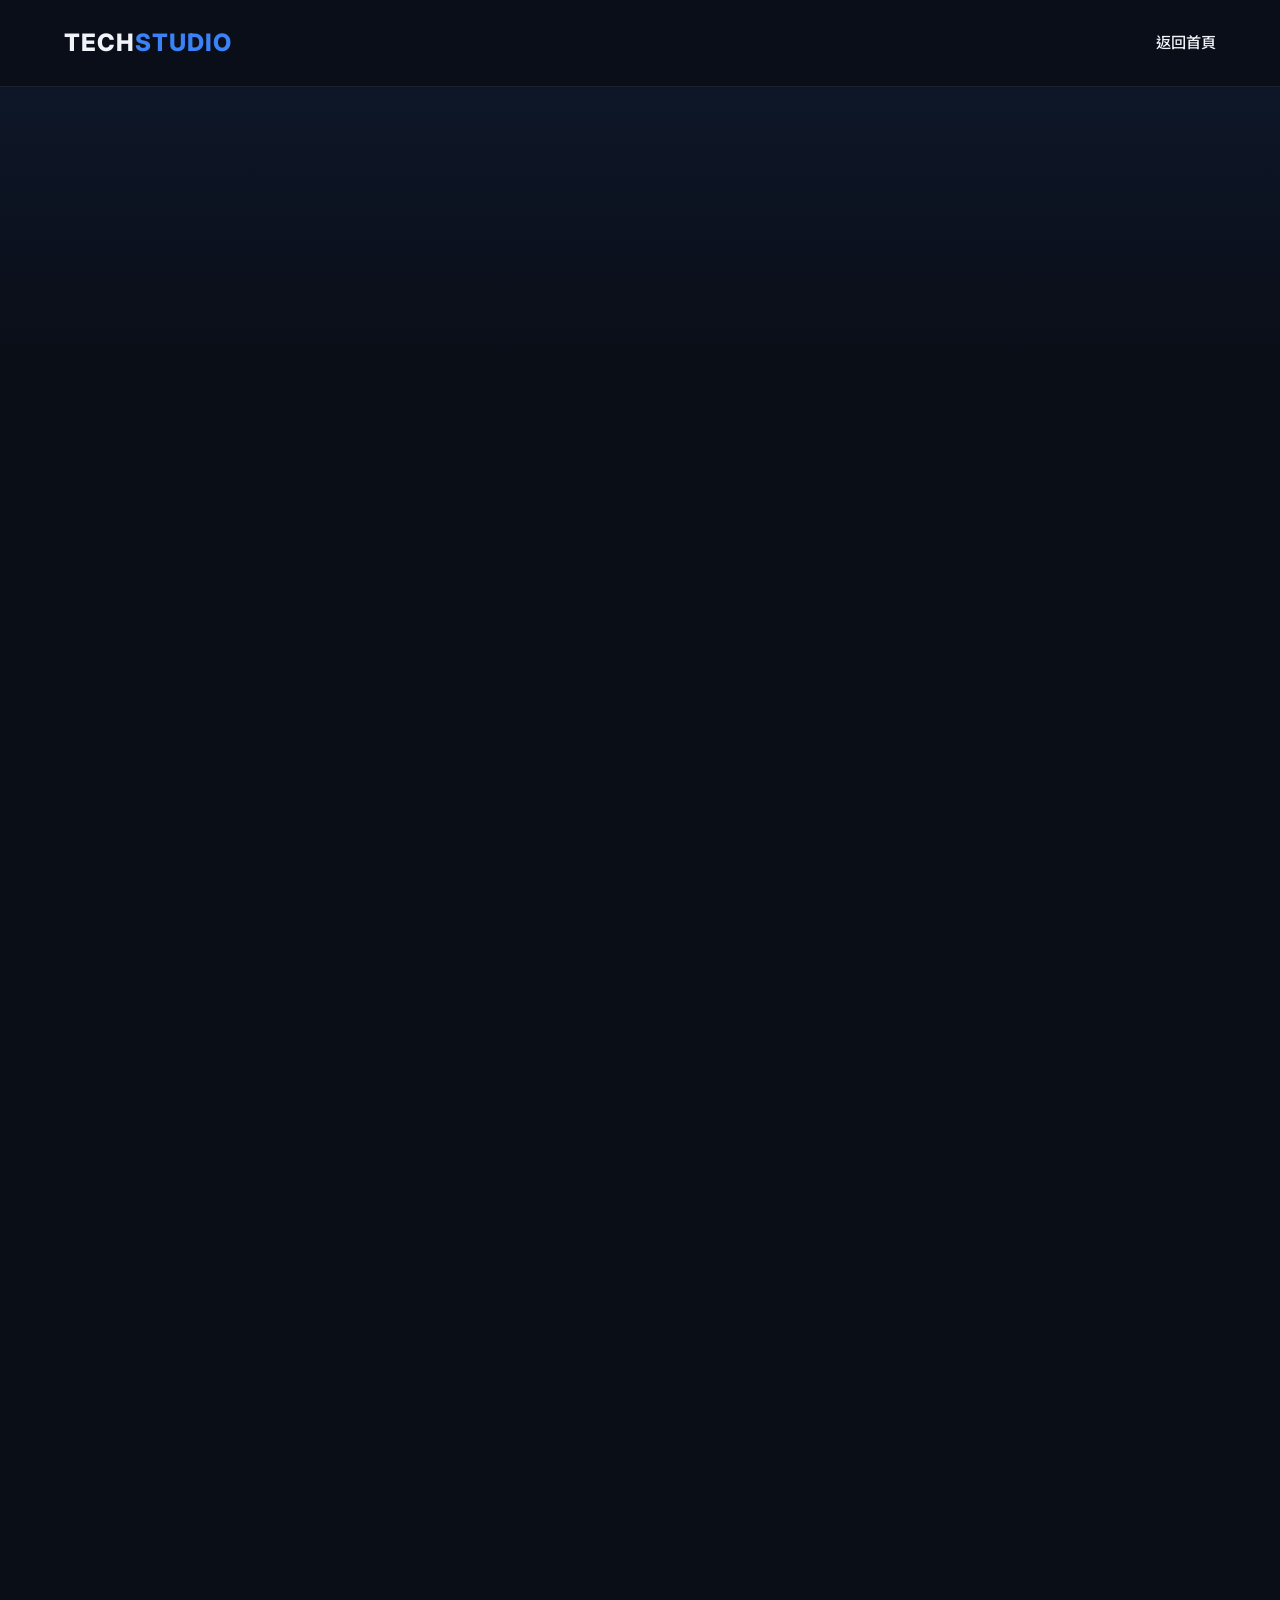
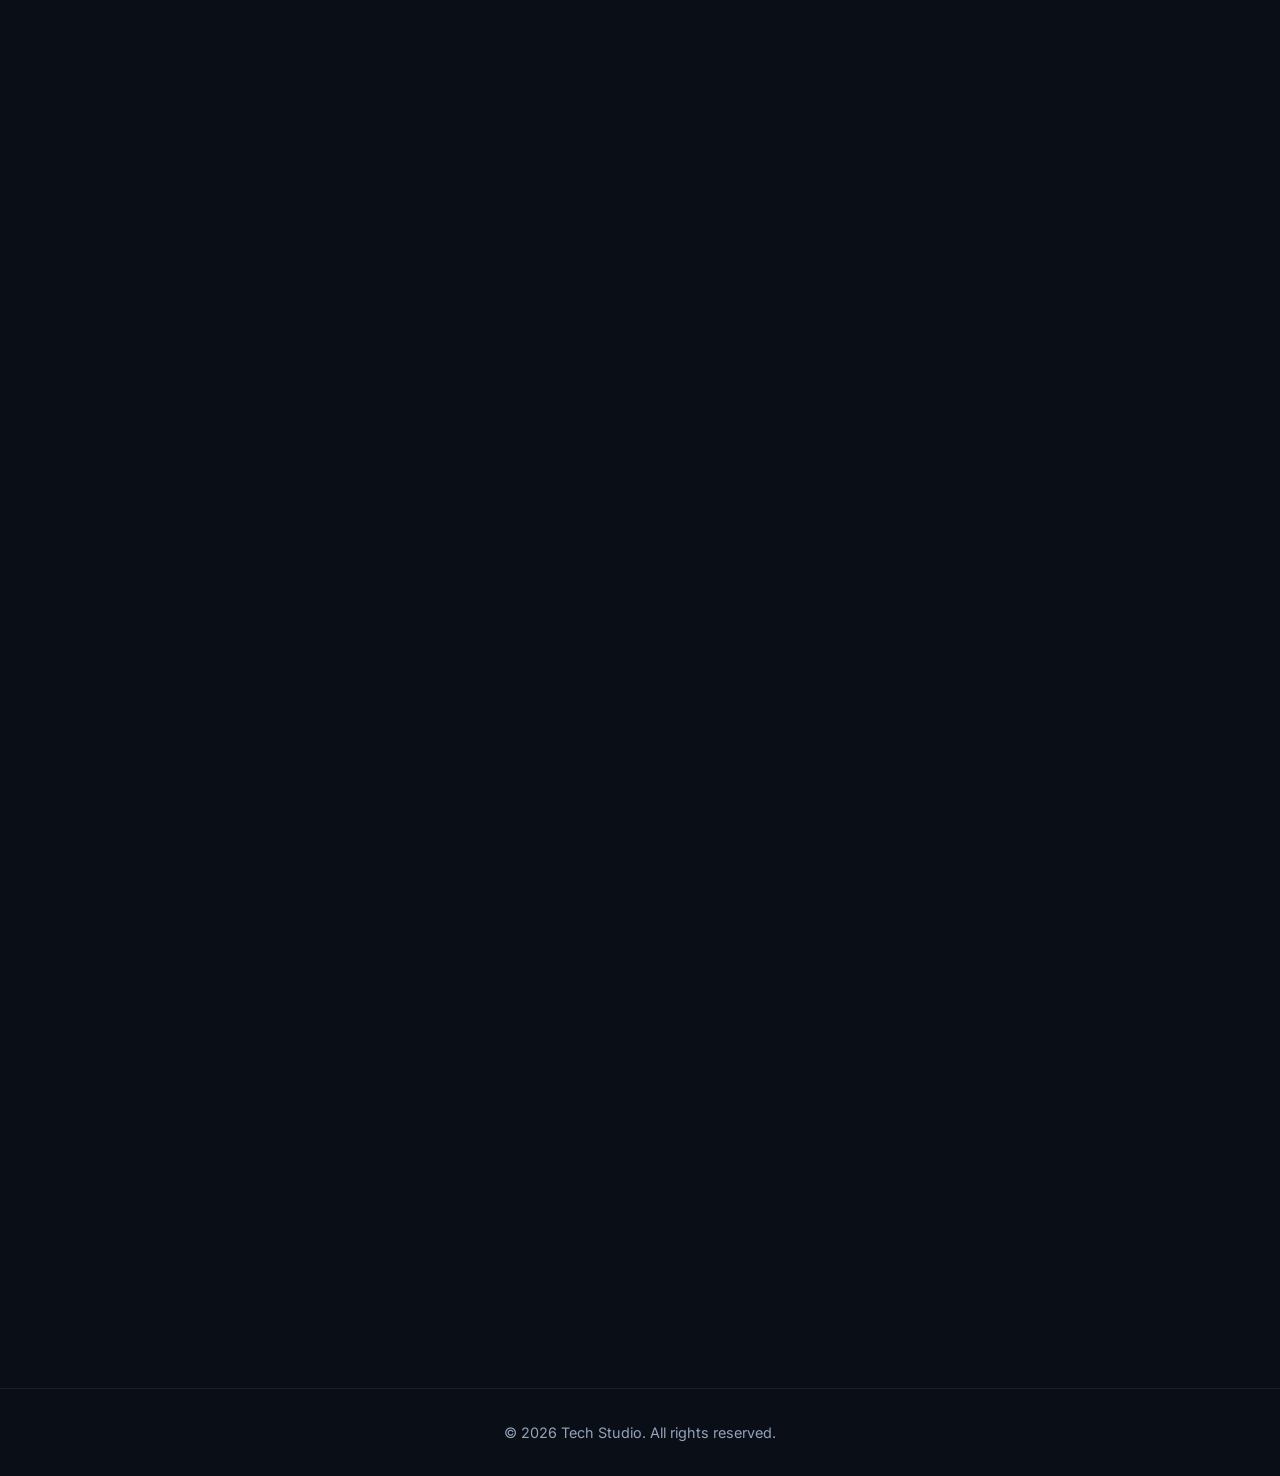
==== case-aquaculture.html @ e9b14b52 "Initialize studio portfolio website" ====
<!DOCTYPE html>
<html lang="zh-TW">
<head>
    <meta charset="UTF-8">
    <meta name="viewport" content="width=device-width, initial-scale=1.0">
    <title>智慧水產養殖監測系統 - 專案詳情</title>
    <link href="https://fonts.googleapis.com/css2?family=Inter:wght@300;400;600;800&family=Noto+Sans+TC:wght@300;400;700&display=swap" rel="stylesheet">
    <link rel="stylesheet" href="style.css">
</head>
<body>
    <nav class="navbar">
        <div class="logo">TECH<span>STUDIO</span></div>
        <ul class="nav-links">
            <li><a href="index.html">返回首頁</a></li>
        </ul>
    </nav>

    <header class="case-header">
        <div class="case-container">
            <h1 class="fade-in-up">智慧水產養殖監測系統</h1>
            <div class="case-meta fade-in-up">
                <span class="tag">#IoT整合</span>
                <span class="tag">#數據視覺化</span>
                <span class="tag">#自動化控制</span>
            </div>
        </div>
    </header>

    <main class="case-container">
        <section class="case-story fade-in-up">
            <h2>深耕智慧養殖：從傳統到數位轉型的挑戰</h2>
            <p>在台灣廣闊的養殖場中，水質就是養殖戶的生命線。然而，傳統的養殖方式極度依賴經驗與人力巡視。許多養殖戶每天半夜必須頂著風雨，親自前往魚塭檢查溶氧量。只要一個設備故障或水質突變，往往在數小時內就會造成巨大的經濟損失。</p>
            
            <blockquote>「我們不只是在建置系統，我們是在為養殖戶打造一個能支撐他們安心入眠的數位守門員。」</blockquote>
            
            <p>我們的團隊深入現場，面對的是高鹽分、高腐蝕性的嚴苛戶外環境。為了確保感測器的長期穩定性，我們重新設計了抗腐蝕的資料收集節點，並導入低功耗通訊架構，確保系統即便在電力不穩的區域依然能正常運作。</p>
            
            <h2>專案技術亮點</h2>
            <ul>
                <li><strong>高動態監控：</strong> 實現秒級的水質數據擷去，包含溶氧、pH、氧化還原電位 (ORP) 與溫度。</li>
                <li><strong>智慧預警系統：</strong> 結合 LINE Notify，將數據異常訊息第一時間推送到手機，並提供歷史趨勢圖供科學化決策。</li>
                <li><strong>遠端連動控制：</strong> 系統可依據數據自動觸發增氧設備，實現真正的無人自動化管理。</li>
            </ul>

            <div class="gallery-grid">
                <div class="gallery-item">
                    <img src="img/養殖1.jpg" alt="專案圖片" onerror="this.parentNode.innerHTML='<div class=\"placeholder-img\">養殖一 圖片預留位</div>'">
                </div>
                <div class="gallery-item">
                    <img src="img/養殖2.jpg" alt="專案圖片" onerror="this.parentNode.innerHTML='<div class=\"placeholder-img\">養殖二 圖片預留位</div>'">
                </div>
                <div class="gallery-item">
                    <img src="img/圖1.jpg" alt="專案圖片" onerror="this.parentNode.innerHTML='<div class=\"placeholder-img\">圖1 圖片預留位</div>'">
                </div>
                <div class="gallery-item">
                    <img src="img/圖2.jpg" alt="專案圖片" onerror="this.parentNode.innerHTML='<div class=\"placeholder-img\">圖2 圖片預留位</div>'">
                </div>
                <div class="gallery-item">
                    <img src="img/圖3.jpg" alt="專案圖片" onerror="this.parentNode.innerHTML='<div class=\"placeholder-img\">圖3 圖片預留位</div>'">
                </div>
                <div class="gallery-item">
                    <img src="img/圖4.jpg" alt="專案圖片" onerror="this.parentNode.innerHTML='<div class=\"placeholder-img\">圖4 圖片預留位</div>'">
                </div>
            </div>

            <div class="back-btn">
                <a href="index.html#portfolio" class="btn-outline">&larr; 返回作品列表</a>
            </div>
        </section>
    </main>

    <footer class="footer">
        <p>&copy; 2026 Tech Studio. All rights reserved.</p>
    </footer>

    <script src="script.js"></script>
</body>
</html>
---- style.css ----
:root {
    --bg-primary: #0a0e17;
    --bg-secondary: #131a28;
    --text-primary: #f0f4f8;
    --text-secondary: #94a3b8;
    --accent-blue: #3b82f6;
    --accent-green: #10b981;
    --accent-purple: #8b5cf6;
    --card-bg: rgba(19, 26, 40, 0.6);
    --glass-border: rgba(255, 255, 255, 0.08);
}

* {
    margin: 0;
    padding: 0;
    box-sizing: border-box;
}

html {
    scroll-behavior: smooth;
    font-family: 'Inter', 'Noto Sans TC', sans-serif;
}

body {
    background-color: var(--bg-primary);
    color: var(--text-primary);
    line-height: 1.6;
    overflow-x: hidden;
}

/* Typography */
h1, h2, h3, h4 {
    font-weight: 700;
    line-height: 1.2;
}

h2 {
    font-size: 2.5rem;
    margin-bottom: 1.5rem;
}

p {
    color: var(--text-secondary);
}

.section-padding {
    padding: 6rem 5%;
}

.section-padding-small {
    padding: 3rem 5%;
}

.section-title {
    text-align: center;
    background: linear-gradient(to right, #ffffff, var(--text-secondary));
    -webkit-background-clip: text;
    background-clip: text;
    -webkit-text-fill-color: transparent;
    margin-bottom: 3rem;
}

/* Team Section */
.team-grid {
    display: grid;
    grid-template-columns: repeat(auto-fit, minmax(280px, 1fr));
    gap: 2rem;
    margin-top: 2rem;
}

.member-card {
    background: var(--card-bg);
    border: 1px solid var(--glass-border);
    border-radius: 20px;
    padding: 2rem;
    text-align: center;
    backdrop-filter: blur(12px);
    transition: all 0.4s cubic-bezier(0.175, 0.885, 0.32, 1.275);
    display: flex;
    flex-direction: column;
    align-items: center;
}

.member-card:hover {
    transform: translateY(-10px) scale(1.02);
    border-color: var(--accent-blue);
    box-shadow: 0 20px 40px rgba(0, 0, 0, 0.4), 0 0 15px rgba(59, 130, 246, 0.2);
}

.member-photo {
    width: 120px;
    height: 120px;
    border-radius: 50%;
    margin-bottom: 1.5rem;
    padding: 5px;
    background: linear-gradient(135deg, var(--accent-blue), var(--accent-purple));
}

.member-photo img {
    width: 100%;
    height: 100%;
    border-radius: 50%;
    object-fit: cover;
    border: 3px solid var(--bg-primary);
}

.member-info h3 {
    font-size: 1.4rem;
    color: #fff;
    margin-bottom: 0.2rem;
}

.member-info .role {
    display: block;
    color: var(--accent-blue);
    font-size: 0.9rem;
    font-weight: 600;
    margin-bottom: 1rem;
    letter-spacing: 1px;
}

.member-info .edu {
    margin-bottom: 1rem;
}

.member-info .edu p {
    font-size: 0.85rem;
    margin-bottom: 0.2rem;
    line-height: 1.4;
    color: #e2e8f0;
}

.member-info .exp {
    margin-bottom: 1.2rem;
    font-size: 0.85rem;
    color: var(--text-secondary);
}

.skills-tags {
    display: flex;
    flex-wrap: wrap;
    gap: 0.4rem;
    justify-content: center;
}

.skills-tags span {
    background: rgba(255, 255, 255, 0.05);
    color: var(--text-secondary);
    padding: 0.2rem 0.6rem;
    border-radius: 4px;
    font-size: 0.75rem;
    border: 1px solid var(--glass-border);
}

.member-card:hover .skills-tags span {
    border-color: rgba(59, 130, 246, 0.3);
    color: #fff;
}

.section-subtitle {
    text-align: center;
    margin-bottom: 3rem;
    font-size: 1.1rem;
}

.mt-5 { margin-top: 5rem; }
.w-100 { width: 100%; }

/* Buttons */
.btn-primary, .btn-primary-small {
    display: inline-block;
    background: linear-gradient(135deg, var(--accent-blue), #2563eb);
    color: white;
    text-decoration: none;
    border-radius: 8px;
    font-weight: 600;
    transition: all 0.3s ease;
    border: 1px solid rgba(255, 255, 255, 0.1);
    cursor: pointer;
}

.btn-primary {
    padding: 1rem 2.5rem;
    font-size: 1.1rem;
    box-shadow: 0 4px 15px rgba(59, 130, 246, 0.3);
}

.btn-outline {
    display: inline-block;
    padding: 0.7rem 1.5rem;
    border: 1px solid var(--accent-blue);
    color: var(--accent-blue);
    text-decoration: none;
    border-radius: 8px;
    font-weight: 600;
    font-size: 0.9rem;
    transition: all 0.3s ease;
    text-align: center;
}

.btn-outline:hover {
    background: rgba(59, 130, 246, 0.1);
    transform: translateY(-2px);
    box-shadow: 0 4px 12px rgba(59, 130, 246, 0.2);
}

.mt-2 { margin-top: 1rem; }
.mt-3 { margin-top: 2rem; }

.btn-primary-small {
    padding: 0.5rem 1.5rem;
    font-size: 0.95rem;
}

.btn-primary:hover, .btn-primary-small:hover {
    transform: translateY(-2px);
    box-shadow: 0 6px 20px rgba(59, 130, 246, 0.5);
    background: linear-gradient(135deg, #60a5fa, var(--accent-blue));
}

/* Navbar */
.navbar {
    position: fixed;
    top: 0;
    left: 0;
    width: 100%;
    padding: 1.5rem 5%;
    display: flex;
    justify-content: space-between;
    align-items: center;
    background: rgba(10, 14, 23, 0.85);
    backdrop-filter: blur(10px);
    z-index: 1000;
    border-bottom: 1px solid var(--glass-border);
}

.navbar .logo {
    font-size: 1.5rem;
    font-weight: 800;
    letter-spacing: 1px;
}

.navbar .logo span {
    color: var(--accent-blue);
}

.nav-links {
    list-style: none;
    display: flex;
    gap: 2rem;
    align-items: center;
}

.nav-links a {
    color: var(--text-primary);
    text-decoration: none;
    font-weight: 500;
    font-size: 0.95rem;
    transition: color 0.3s;
}

.nav-links a:hover {
    color: var(--accent-blue);
}

.hamburger {
    display: none;
    cursor: pointer;
}

.hamburger .bar {
    display: block;
    width: 25px;
    height: 3px;
    margin: 5px auto;
    transition: all 0.3s ease-in-out;
    background-color: white;
}

/* Hero Section */
.hero {
    position: relative;
    height: 100vh;
    display: flex;
    flex-direction: column;
    justify-content: center;
    align-items: center;
    text-align: center;
    padding: 0 20px;
    overflow: hidden;
}

.hero-bg {
    position: absolute;
    top: 0;
    left: 0;
    width: 100%;
    height: 100%;
    background-image: 
        radial-gradient(circle at 15% 50%, rgba(59, 130, 246, 0.15), transparent 25%),
        radial-gradient(circle at 85% 30%, rgba(139, 92, 246, 0.15), transparent 25%);
    background-color: var(--bg-primary);
    z-index: -1;
}

.hero-bg::after {
    content: '';
    position: absolute;
    top: 0;
    left: 0;
    width: 100%;
    height: 100%;
    background-image: linear-gradient(rgba(255, 255, 255, 0.03) 1px, transparent 1px),
                      linear-gradient(90deg, rgba(255, 255, 255, 0.03) 1px, transparent 1px);
    background-size: 30px 30px;
    z-index: -1;
}

.hero-content h1 {
    font-size: 3.5rem;
    margin-bottom: 1.5rem;
    background: linear-gradient(to right, #ffffff, #93c5fd);
    -webkit-background-clip: text;
    background-clip: text;
    -webkit-text-fill-color: transparent;
}

.hero-content .subtitle {
    font-size: 1.25rem;
    max-width: 800px;
    margin: 0 auto 2.5rem;
}

.trust-bar-container {
    margin-top: 4rem;
    border-top: 1px solid var(--glass-border);
    border-bottom: 1px solid var(--glass-border);
    padding: 1rem 0;
    width: 100%;
    max-width: 800px;
}

.trust-bar {
    display: flex;
    justify-content: center;
    align-items: center;
    gap: 1.5rem;
    font-size: 0.9rem;
    color: var(--text-secondary);
    letter-spacing: 1px;
    flex-wrap: wrap;
}

.trust-bar .separator {
    color: var(--accent-blue);
    opacity: 0.5;
}

/* Portfolio Section */
.portfolio-grid {
    display: grid;
    grid-template-columns: repeat(auto-fit, minmax(320px, 1fr));
    gap: 2.5rem;
    margin-top: 3rem;
}

.project-card {
    background: var(--card-bg);
    border: 1px solid var(--glass-border);
    border-radius: 16px;
    overflow: hidden;
    backdrop-filter: blur(10px);
    transition: transform 0.3s ease, box-shadow 0.3s ease;
    display: flex;
    flex-direction: column;
}

.project-card:hover {
    transform: translateY(-10px);
    box-shadow: 0 15px 30px rgba(0, 0, 0, 0.5);
    border-color: rgba(255, 255, 255, 0.2);
}

.project-img-wrapper {
    width: 100%;
    height: 220px;
    overflow: hidden;
}

.project-img-wrapper img {
    width: 100%;
    height: 100%;
    object-fit: cover;
    transition: transform 0.5s ease;
}

.project-card:hover .project-img-wrapper img {
    transform: scale(1.05);
}

.project-content {
    padding: 1.8rem;
    display: flex;
    flex-direction: column;
    flex-grow: 1;
}

.project-content h3 {
    font-size: 1.4rem;
    margin-bottom: 1rem;
    color: #fff;
}

.tags {
    display: flex;
    gap: 0.5rem;
    margin-bottom: 1rem;
    flex-wrap: wrap;
}

.tag {
    background: rgba(59, 130, 246, 0.1);
    color: #60a5fa;
    padding: 0.3rem 0.8rem;
    border-radius: 20px;
    font-size: 0.8rem;
    font-weight: 600;
}

.project-content p {
    font-size: 0.95rem;
    margin-bottom: 0.8rem;
}

.project-content strong {
    color: #e2e8f0;
}

.solution, .result {
    margin-top: 1rem;
    padding-top: 1rem;
    border-top: 1px solid var(--glass-border);
}

.solution h4 {
    font-size: 1rem;
    margin-bottom: 0.5rem;
    color: var(--accent-green);
}

.solution ul {
    list-style-type: none;
}

.solution li {
    font-size: 0.9rem;
    margin-bottom: 0.4rem;
    position: relative;
    padding-left: 1rem;
}

.solution li::before {
    content: '▹';
    position: absolute;
    left: 0;
    color: var(--accent-blue);
}

.result {
    color: #cbd5e1;
    font-size: 0.95rem;
    background: rgba(16, 185, 129, 0.05);
    padding: 1rem;
    border-radius: 8px;
    margin-top: 1.5rem;
    margin-top: auto;
}

/* Services Section */
.service-cards {
    display: grid;
    grid-template-columns: repeat(auto-fit, minmax(300px, 1fr));
    gap: 2rem;
}

.service-card {
    background: var(--bg-secondary);
    padding: 2.5rem;
    border-radius: 16px;
    border: 1px solid var(--glass-border);
    transition: all 0.3s ease;
    position: relative;
    overflow: hidden;
}

.service-card::before {
    content: '';
    position: absolute;
    top: 0;
    left: 0;
    width: 100%;
    height: 4px;
}

.service-card.glow-blue::before { background: var(--accent-blue); }
.service-card.glow-green::before { background: var(--accent-green); }
.service-card.glow-purple::before { background: var(--accent-purple); }

.service-card:hover {
    transform: translateY(-5px);
    background: rgba(30, 41, 59, 0.8);
}

.service-card .icon {
    font-size: 2.5rem;
    margin-bottom: 1.5rem;
}

.service-card h3 {
    font-size: 1.3rem;
    margin-bottom: 1rem;
    color: #fff;
}

.service-card p {
    font-size: 0.95rem;
    margin-bottom: 1rem;
}

.service-card .advantage {
    color: #cbd5e1;
    background: rgba(255, 255, 255, 0.03);
    padding: 1rem;
    border-radius: 8px;
    border-left: 3px solid var(--accent-blue);
}

/* Process Timeline */
.timeline {
    max-width: 800px;
    margin: 0 auto;
    position: relative;
    padding-left: 30px;
}

.timeline::before {
    content: '';
    position: absolute;
    top: 0;
    bottom: 0;
    left: 11px;
    width: 2px;
    background: var(--glass-border);
}

.timeline-item {
    position: relative;
    margin-bottom: 2.5rem;
}

.timeline-item:last-child {
    margin-bottom: 0;
}

.timeline-item .dot {
    position: absolute;
    left: -34px;
    top: 5px;
    width: 16px;
    height: 16px;
    border-radius: 50%;
    background: var(--bg-primary);
    border: 3px solid var(--accent-blue);
    z-index: 1;
}

.timeline-item .content {
    background: var(--card-bg);
    border: 1px solid var(--glass-border);
    padding: 1.5rem;
    border-radius: 12px;
}

.timeline-item h4 {
    color: #fff;
    margin-bottom: 0.5rem;
}

.timeline-item .deliverable {
    font-size: 0.9rem;
    color: var(--accent-green);
    font-weight: 500;
}

/* About & Social Proof */
.about {
    background: linear-gradient(180deg, var(--bg-primary) 0%, var(--bg-secondary) 100%);
    text-align: center;
}

.about-content {
    max-width: 800px;
    margin: 0 auto 4rem;
}

.about-content .highlight-quote {
    font-size: 1.5rem;
    font-weight: 700;
    color: var(--accent-blue);
    margin-top: 1.5rem;
}

.tech-stack-logos h3 {
    margin-bottom: 2rem;
    color: var(--text-secondary);
    font-size: 1.1rem;
    letter-spacing: 2px;
    text-transform: uppercase;
}

.logo-grid {
    display: flex;
    justify-content: center;
    align-items: center;
    gap: 3rem;
    flex-wrap: wrap;
    opacity: 0.7;
}

.logo-grid img {
    height: 50px;
    object-fit: contain;
    filter: grayscale(100%) brightness(150%);
    transition: all 0.3s ease;
}

.logo-grid img:hover {
    filter: grayscale(0%) brightness(100%);
    transform: scale(1.1);
}

/* Contact Section */
.contact {
    display: flex;
    flex-direction: column;
    align-items: center;
}

.glass-card {
    background: rgba(19, 26, 40, 0.4);
    backdrop-filter: blur(16px);
    border: 1px solid var(--glass-border);
    border-radius: 20px;
    padding: 3rem;
    width: 100%;
    max-width: 700px;
}

.contact-expectation {
    background: rgba(59, 130, 246, 0.1);
    border-left: 4px solid var(--accent-blue);
    padding: 1.5rem;
    border-radius: 8px;
    margin-bottom: 2.5rem;
    font-size: 0.95rem;
}

.form-group {
    margin-bottom: 1.5rem;
}

.form-group label {
    display: block;
    margin-bottom: 0.5rem;
    font-weight: 500;
    color: #e2e8f0;
}

.form-group input,
.form-group textarea {
    width: 100%;
    padding: 1rem;
    background: rgba(0, 0, 0, 0.2);
    border: 1px solid var(--glass-border);
    border-radius: 8px;
    color: white;
    font-family: inherit;
    transition: border-color 0.3s;
}

.form-group input:focus,
.form-group textarea:focus {
    outline: none;
    border-color: var(--accent-blue);
    background: rgba(0, 0, 0, 0.4);
}

.form-status {
    margin-top: 1rem;
    padding: 1rem;
    border-radius: 8px;
    text-align: center;
    display: none;
}

.form-status.success {
    display: block;
    background: rgba(16, 185, 129, 0.1);
    color: var(--accent-green);
    border: 1px solid var(--accent-green);
}

.form-status.error {
    display: block;
    background: rgba(239, 68, 68, 0.1);
    color: #ef4444;
    border: 1px solid #ef4444;
}

/* Footer */
.footer {
    padding: 2rem;
    text-align: center;
    border-top: 1px solid var(--glass-border);
    color: var(--text-secondary);
    font-size: 0.9rem;
}

/* Case Study Pages Specialized CSS */
.case-header {
    padding: 10rem 5% 4rem;
    text-align: center;
    background: linear-gradient(180deg, rgba(59, 130, 246, 0.1) 0%, var(--bg-primary) 100%);
}

.case-header h1 {
    font-size: 3rem;
    margin-bottom: 1rem;
    color: #fff;
}

.case-meta {
    display: flex;
    justify-content: center;
    gap: 1rem;
    margin-bottom: 2rem;
}

.case-container {
    max-width: 900px;
    margin: 0 auto;
    padding: 0 5%;
}

.case-story {
    margin-bottom: 5rem;
}

.case-story h2 {
    font-size: 1.8rem;
    color: var(--accent-blue);
    margin: 3rem 0 1.5rem;
}

.case-story p {
    font-size: 1.1rem;
    line-height: 1.8;
    margin-bottom: 1.5rem;
    color: #cbd5e1;
}

.case-story blockquote {
    border-left: 4px solid var(--accent-blue);
    padding: 1.5rem 2rem;
    background: rgba(59, 130, 246, 0.05);
    font-style: italic;
    font-size: 1.2rem;
    margin: 2.5rem 0;
    color: #fff;
}

/* Gallery Grid */
.gallery-grid {
    display: grid;
    grid-template-columns: repeat(auto-fit, minmax(280px, 1fr));
    gap: 1.5rem;
    margin: 3rem 0;
}

.gallery-item {
    background: var(--bg-secondary);
    border-radius: 12px;
    overflow: hidden;
    border: 1px solid var(--glass-border);
    aspect-ratio: 4 / 3;
}

.gallery-item img {
    width: 100%;
    height: 100%;
    object-fit: cover;
    transition: transform 0.3s ease;
}

.gallery-item:hover img {
    transform: scale(1.05);
}

.placeholder-img {
    display: flex;
    align-items: center;
    justify-content: center;
    height: 100%;
    background: #1e293b;
    color: var(--text-secondary);
    font-size: 0.9rem;
    text-align: center;
    padding: 1rem;
}

.back-btn {
    margin: 2rem 0 4rem;
}

/* Animations */
.fade-in-up {
    opacity: 0;
    transform: translateY(30px);
    transition: opacity 0.8s ease-out, transform 0.8s ease-out;
}

.fade-in-up.appear {
    opacity: 1;
    transform: translateY(0);
}

/* Responsive */
@media (max-width: 768px) {
    .hamburger {
        display: block;
    }
    
    .nav-links {
        position: fixed;
        left: -100%;
        top: 70px;
        flex-direction: column;
        background: rgba(10, 14, 23, 0.95);
        backdrop-filter: blur(10px);
        width: 100%;
        text-align: center;
        transition: 0.3s;
        padding: 2rem 0;
        border-bottom: 1px solid var(--glass-border);
    }
    
    .nav-links.active {
        left: 0;
    }

    .hero-content h1 {
        font-size: 2.2rem;
    }
    
    .glass-card {
        padding: 1.5rem;
    }

    .logo-grid {
        gap: 1.5rem;
    }
}
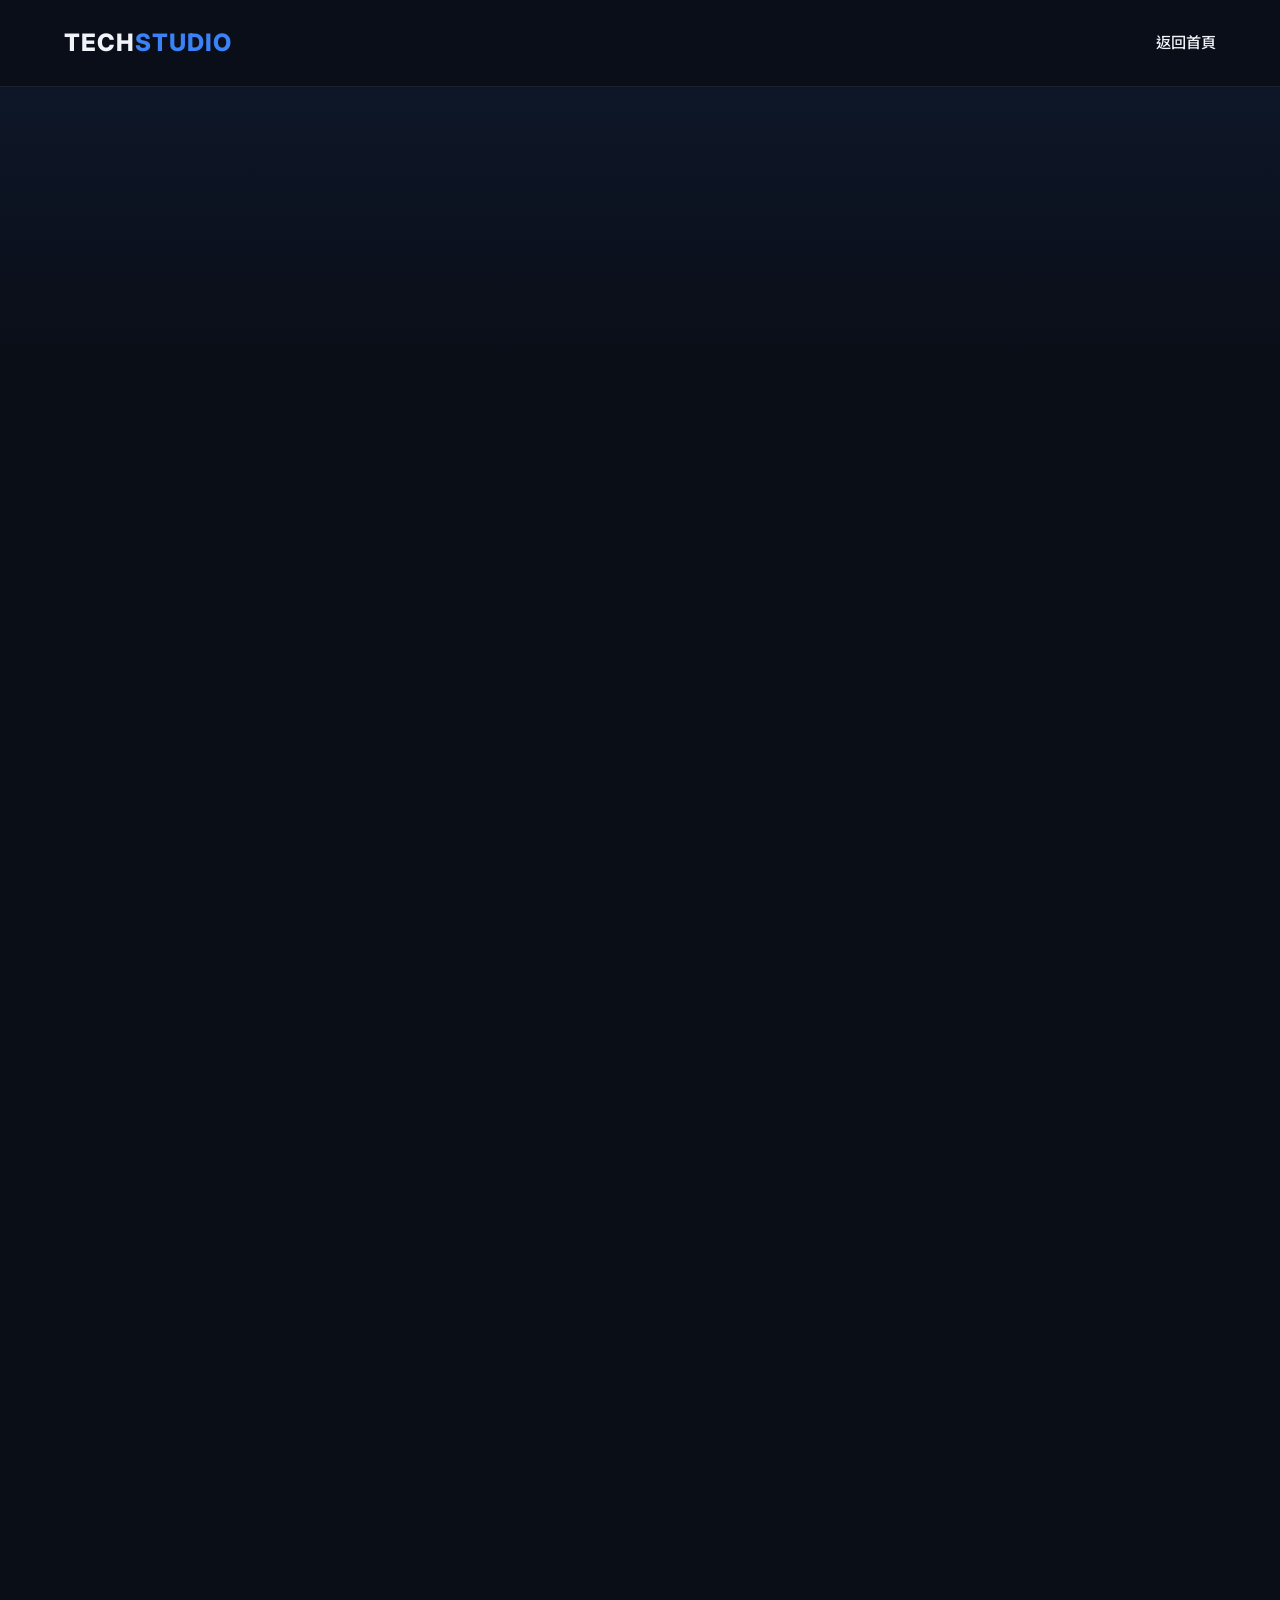
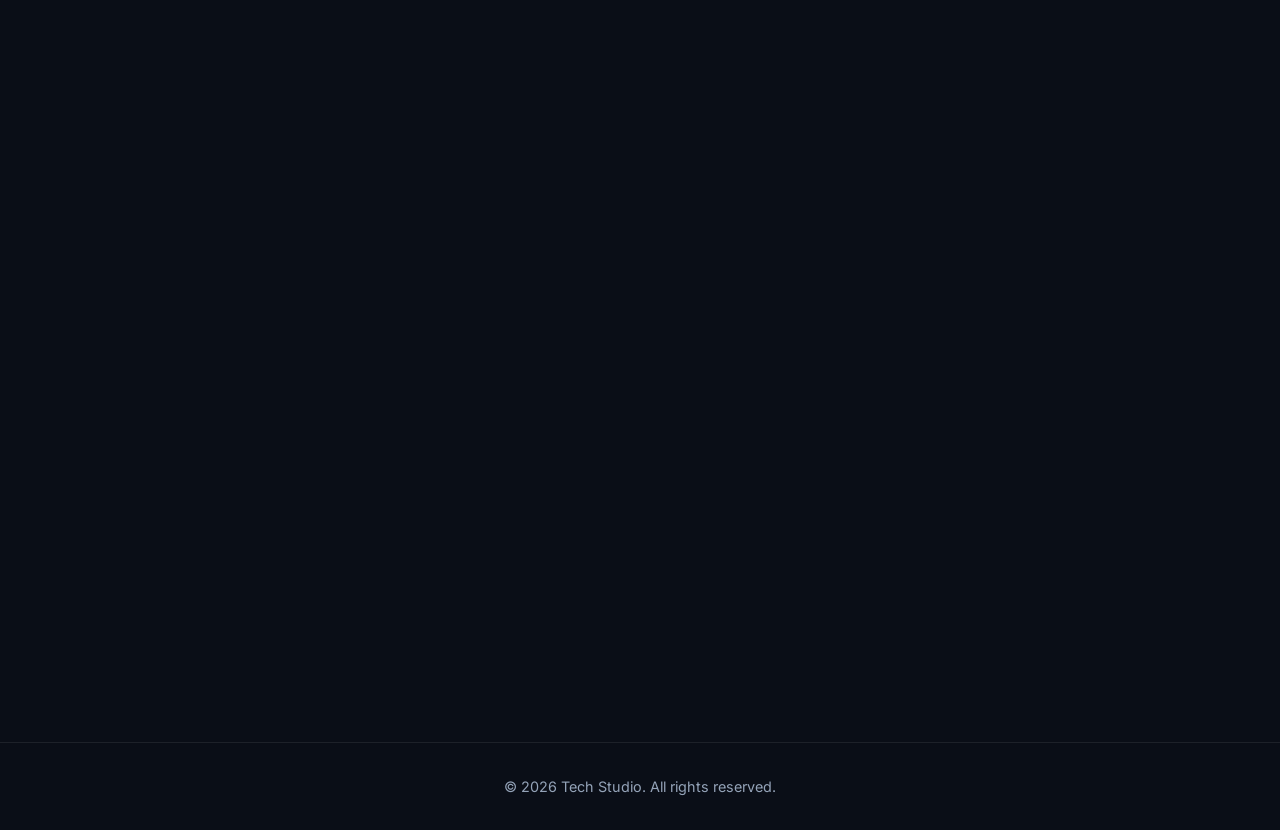
==== commit a1b1a0d4: "Update project stories with detailed content" ====
--- a/case-aquaculture.html
+++ b/case-aquaculture.html
@@ -28,38 +28,40 @@
 
     <main class="case-container">
         <section class="case-story fade-in-up">
-            <h2>深耕智慧養殖：從傳統到數位轉型的挑戰</h2>
-            <p>在台灣廣闊的養殖場中，水質就是養殖戶的生命線。然而，傳統的養殖方式極度依賴經驗與人力巡視。許多養殖戶每天半夜必須頂著風雨，親自前往魚塭檢查溶氧量。只要一個設備故障或水質突變，往往在數小時內就會造成巨大的經濟損失。</p>
+            <h2>【專案故事：讓數據成為養殖業的守護神】</h2>
             
-            <blockquote>「我們不只是在建置系統，我們是在為養殖戶打造一個能支撐他們安心入眠的數位守門員。」</blockquote>
+            <h3>開發目標</h3>
+            <p>長期以來，水產養殖高度仰賴職人的「經驗直覺」，但面對極端氣候與突發設備故障，經驗往往來不及阻止巨大的經濟損失。我們的目標是打造一套<strong>「具備自我感知與行動能力」</strong>的物聯網系統，將被動的巡視轉化為主動的防禦，讓養殖場實現真正的全天候數據化管理。</p>
             
-            <p>我們的團隊深入現場，面對的是高鹽分、高腐蝕性的嚴苛戶外環境。為了確保感測器的長期穩定性，我們重新設計了抗腐蝕的資料收集節點，並導入低功耗通訊架構，確保系統即便在電力不穩的區域依然能正常運作。</p>
-            
-            <h2>專案技術亮點</h2>
-            <ul>
-                <li><strong>高動態監控：</strong> 實現秒級的水質數據擷去，包含溶氧、pH、氧化還原電位 (ORP) 與溫度。</li>
-                <li><strong>智慧預警系統：</strong> 結合 LINE Notify，將數據異常訊息第一時間推送到手機，並提供歷史趨勢圖供科學化決策。</li>
-                <li><strong>遠端連動控制：</strong> 系統可依據數據自動觸發增氧設備，實現真正的無人自動化管理。</li>
-            </ul>
+            <h3>核心理念：穩固於底層，敏捷於雲端</h3>
+            <p>我們堅信，再聰明的軟體如果沒有穩定的硬體支撐，在真實世界都是脆弱的。因此，我們的設計理念是「極致的環境適應力」。</p>
+            <blockquote>「硬體端必須能抵抗高鹽分、高濕度的嚴苛侵蝕；軟體端則必須極度直覺，讓不懂程式的養殖戶也能一秒看懂系統狀態。」</blockquote>
+
+            <h3>技術挑戰與突破</h3>
+            <p>最困難的環節在於「感測器資料的即時性與準確度」。我們不僅整合了高精度的溶氧、pH 值與溫度傳感器，更針對訊號傳輸進行了抗雜訊處理。</p>
+            <p>在軟體架構上，我們開發了低延遲的雲端監控後台。當水質出現微小波動，系統不僅會在儀表板上示警，更能透過 LINE 與 SMS 簡訊，在一分鐘內將警報推送到管理者的手機裡。更進一步，系統能根據預設邏輯，直接遠端啟動備用水車或增氧設備，在黃金時間內挽救危機。</p>
+
+            <h3>專案成果</h3>
+            <p>這套系統成功將原本需要高密度人工巡邏的養殖場，轉型為 24 小時零死角的智慧場域。不僅大幅降低了人力成本，更透過精準的數據預測，有效控制了水質變數，為客戶帶來了可量化、看得見的產值提升。</p>
 
             <div class="gallery-grid">
                 <div class="gallery-item">
-                    <img src="img/養殖1.jpg" alt="專案圖片" onerror="this.parentNode.innerHTML='<div class=\"placeholder-img\">養殖一 圖片預留位</div>'">
+                    <img src="img/養殖1.jpg" alt="專案圖片" onerror="this.parentNode.innerHTML='<div class=&quot;placeholder-img&quot;>養殖一 圖片預留位</div>'">
                 </div>
                 <div class="gallery-item">
-                    <img src="img/養殖2.jpg" alt="專案圖片" onerror="this.parentNode.innerHTML='<div class=\"placeholder-img\">養殖二 圖片預留位</div>'">
+                    <img src="img/養殖2.jpg" alt="專案圖片" onerror="this.parentNode.innerHTML='<div class=&quot;placeholder-img&quot;>養殖二 圖片預留位</div>'">
                 </div>
                 <div class="gallery-item">
-                    <img src="img/圖1.jpg" alt="專案圖片" onerror="this.parentNode.innerHTML='<div class=\"placeholder-img\">圖1 圖片預留位</div>'">
+                    <img src="img/3.jpg" alt="專案圖片" onerror="this.parentNode.innerHTML='<div class=&quot;placeholder-img&quot;>圖1 圖片預留位</div>'">
                 </div>
                 <div class="gallery-item">
-                    <img src="img/圖2.jpg" alt="專案圖片" onerror="this.parentNode.innerHTML='<div class=\"placeholder-img\">圖2 圖片預留位</div>'">
+                    <img src="img/4.jpg" alt="專案圖片" onerror="this.parentNode.innerHTML='<div class=&quot;placeholder-img&quot;>圖2 圖片預留位</div>'">
                 </div>
                 <div class="gallery-item">
-                    <img src="img/圖3.jpg" alt="專案圖片" onerror="this.parentNode.innerHTML='<div class=\"placeholder-img\">圖3 圖片預留位</div>'">
+                    <img src="img/5.jpg" alt="專案圖片" onerror="this.parentNode.innerHTML='<div class=&quot;placeholder-img&quot;>圖3 圖片預留位</div>'">
                 </div>
                 <div class="gallery-item">
-                    <img src="img/圖4.jpg" alt="專案圖片" onerror="this.parentNode.innerHTML='<div class=\"placeholder-img\">圖4 圖片預留位</div>'">
+                    <img src="img/6.jpg" alt="專案圖片" onerror="this.parentNode.innerHTML='<div class=&quot;placeholder-img&quot;>圖4 圖片預留位</div>'">
                 </div>
             </div>
 
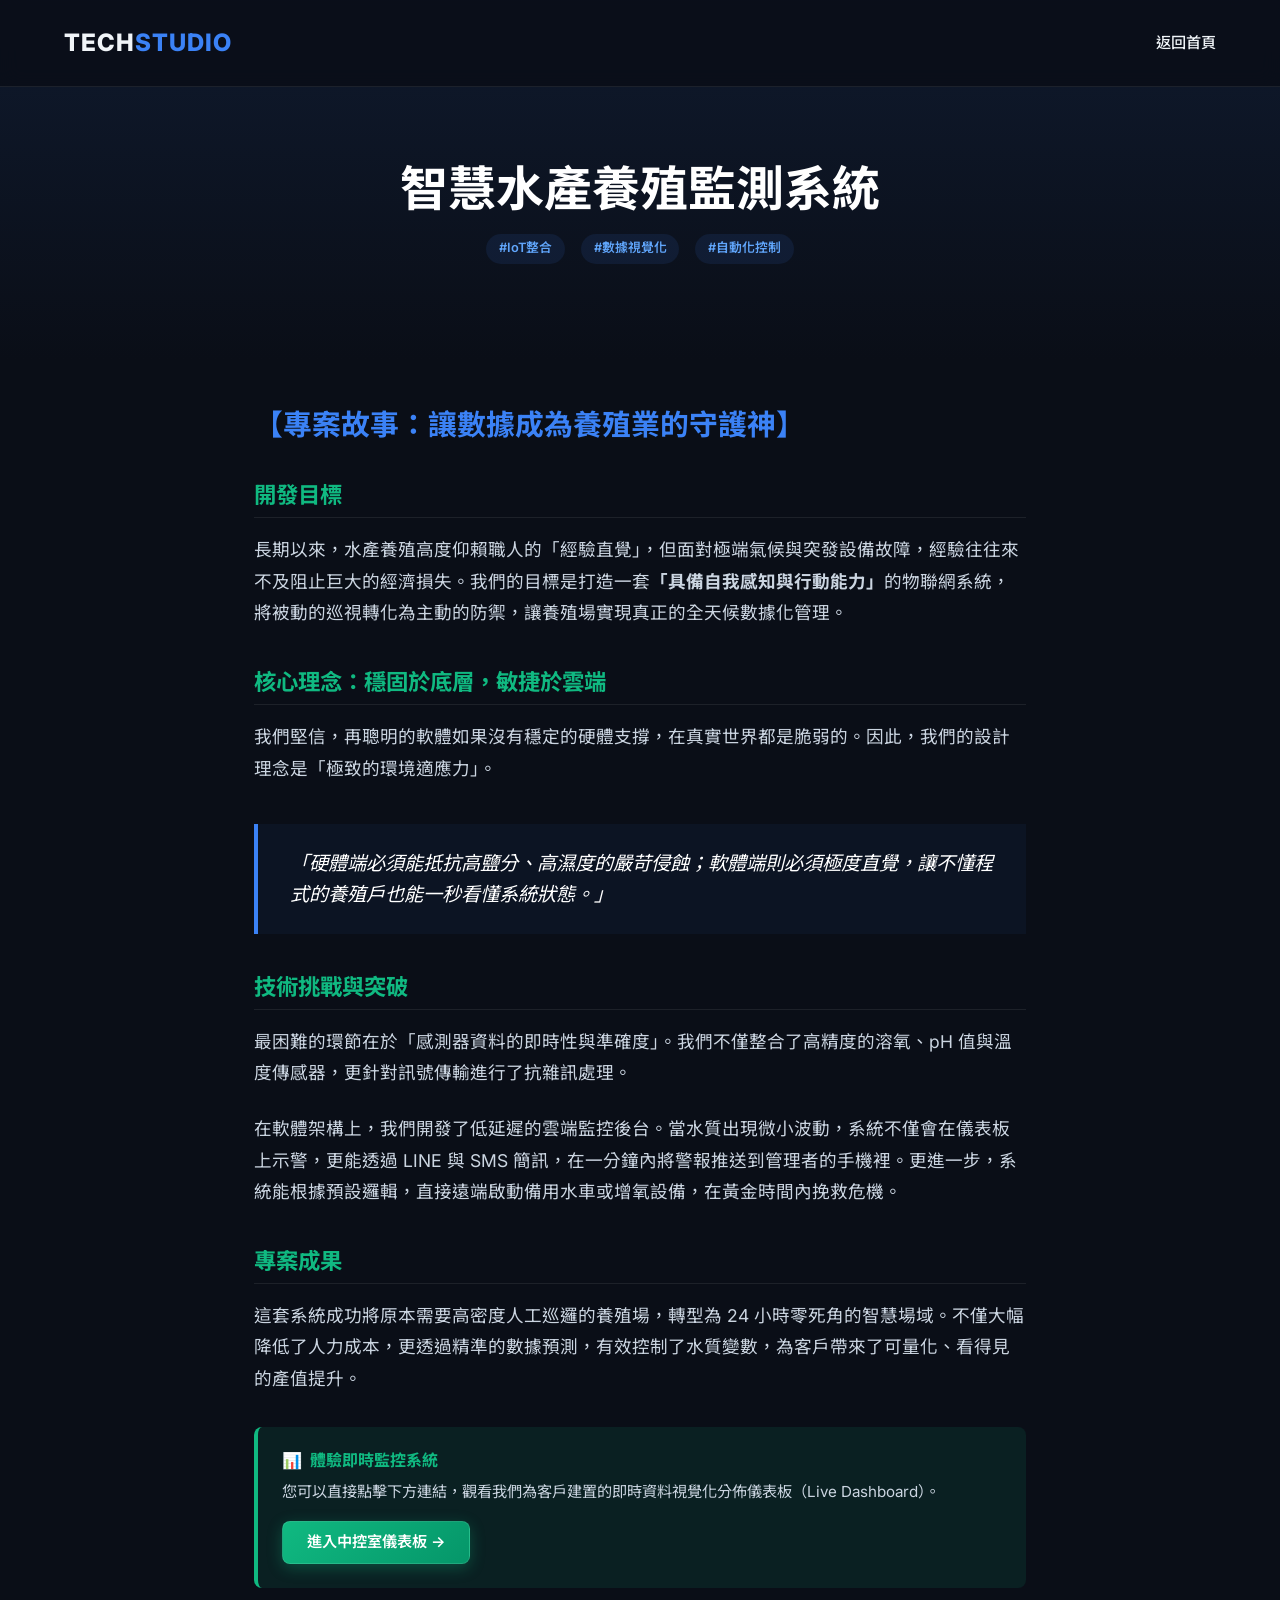
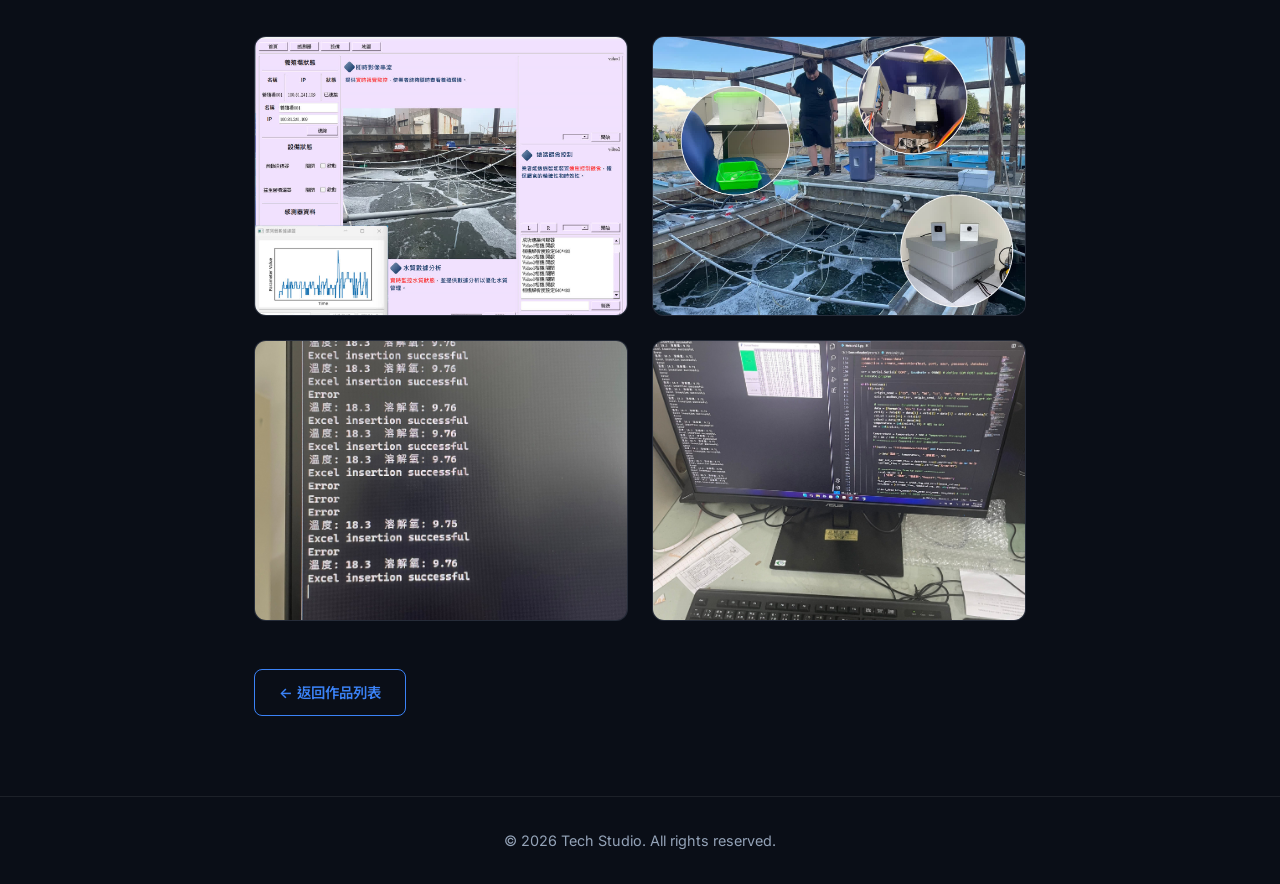
==== commit 0e514504: "Update portfolio images and add live dashboard link" ====
--- a/case-aquaculture.html
+++ b/case-aquaculture.html
@@ -44,6 +44,16 @@
             <h3>專案成果</h3>
             <p>這套系統成功將原本需要高密度人工巡邏的養殖場，轉型為 24 小時零死角的智慧場域。不僅大幅降低了人力成本，更透過精準的數據預測，有效控制了水質變數，為客戶帶來了可量化、看得見的產值提升。</p>
 
+            <div style="margin: 2rem 0; padding: 1.5rem; background: rgba(16, 185, 129, 0.1); border-left: 4px solid var(--accent-green); border-radius: 8px;">
+                <h4 style="color: var(--accent-green); margin-bottom: 0.5rem; display: flex; align-items: center; gap: 0.5rem;">
+                    <span>📊</span> 體驗即時監控系統
+                </h4>
+                <p style="margin-bottom: 1rem; font-size: 0.95rem;">您可以直接點擊下方連結，觀看我們為客戶建置的即時資料視覺化分佈儀表板（Live Dashboard）。</p>
+                <a href="http://210.61.164.188:8080/tv" target="_blank" class="btn-primary-small" style="background: linear-gradient(135deg, var(--accent-green), #059669); box-shadow: 0 4px 15px rgba(16, 185, 129, 0.3);">
+                    進入中控室儀表板 &rarr;
+                </a>
+            </div>
+
             <div class="gallery-grid">
                 <div class="gallery-item">
                     <img src="img/養殖1.jpg" alt="專案圖片" onerror="this.parentNode.innerHTML='<div class=&quot;placeholder-img&quot;>養殖一 圖片預留位</div>'">
@@ -56,12 +66,6 @@
                 </div>
                 <div class="gallery-item">
                     <img src="img/4.jpg" alt="專案圖片" onerror="this.parentNode.innerHTML='<div class=&quot;placeholder-img&quot;>圖2 圖片預留位</div>'">
-                </div>
-                <div class="gallery-item">
-                    <img src="img/5.jpg" alt="專案圖片" onerror="this.parentNode.innerHTML='<div class=&quot;placeholder-img&quot;>圖3 圖片預留位</div>'">
-                </div>
-                <div class="gallery-item">
-                    <img src="img/6.jpg" alt="專案圖片" onerror="this.parentNode.innerHTML='<div class=&quot;placeholder-img&quot;>圖4 圖片預留位</div>'">
                 </div>
             </div>
 
--- a/style.css
+++ b/style.css
@@ -760,6 +760,14 @@
     font-size: 1.8rem;
     color: var(--accent-blue);
     margin: 3rem 0 1.5rem;
+}
+
+.case-story h3 {
+    font-size: 1.4rem;
+    color: var(--accent-green);
+    margin: 2.5rem 0 1rem;
+    border-bottom: 1px solid var(--glass-border);
+    padding-bottom: 0.5rem;
 }
 
 .case-story p {
